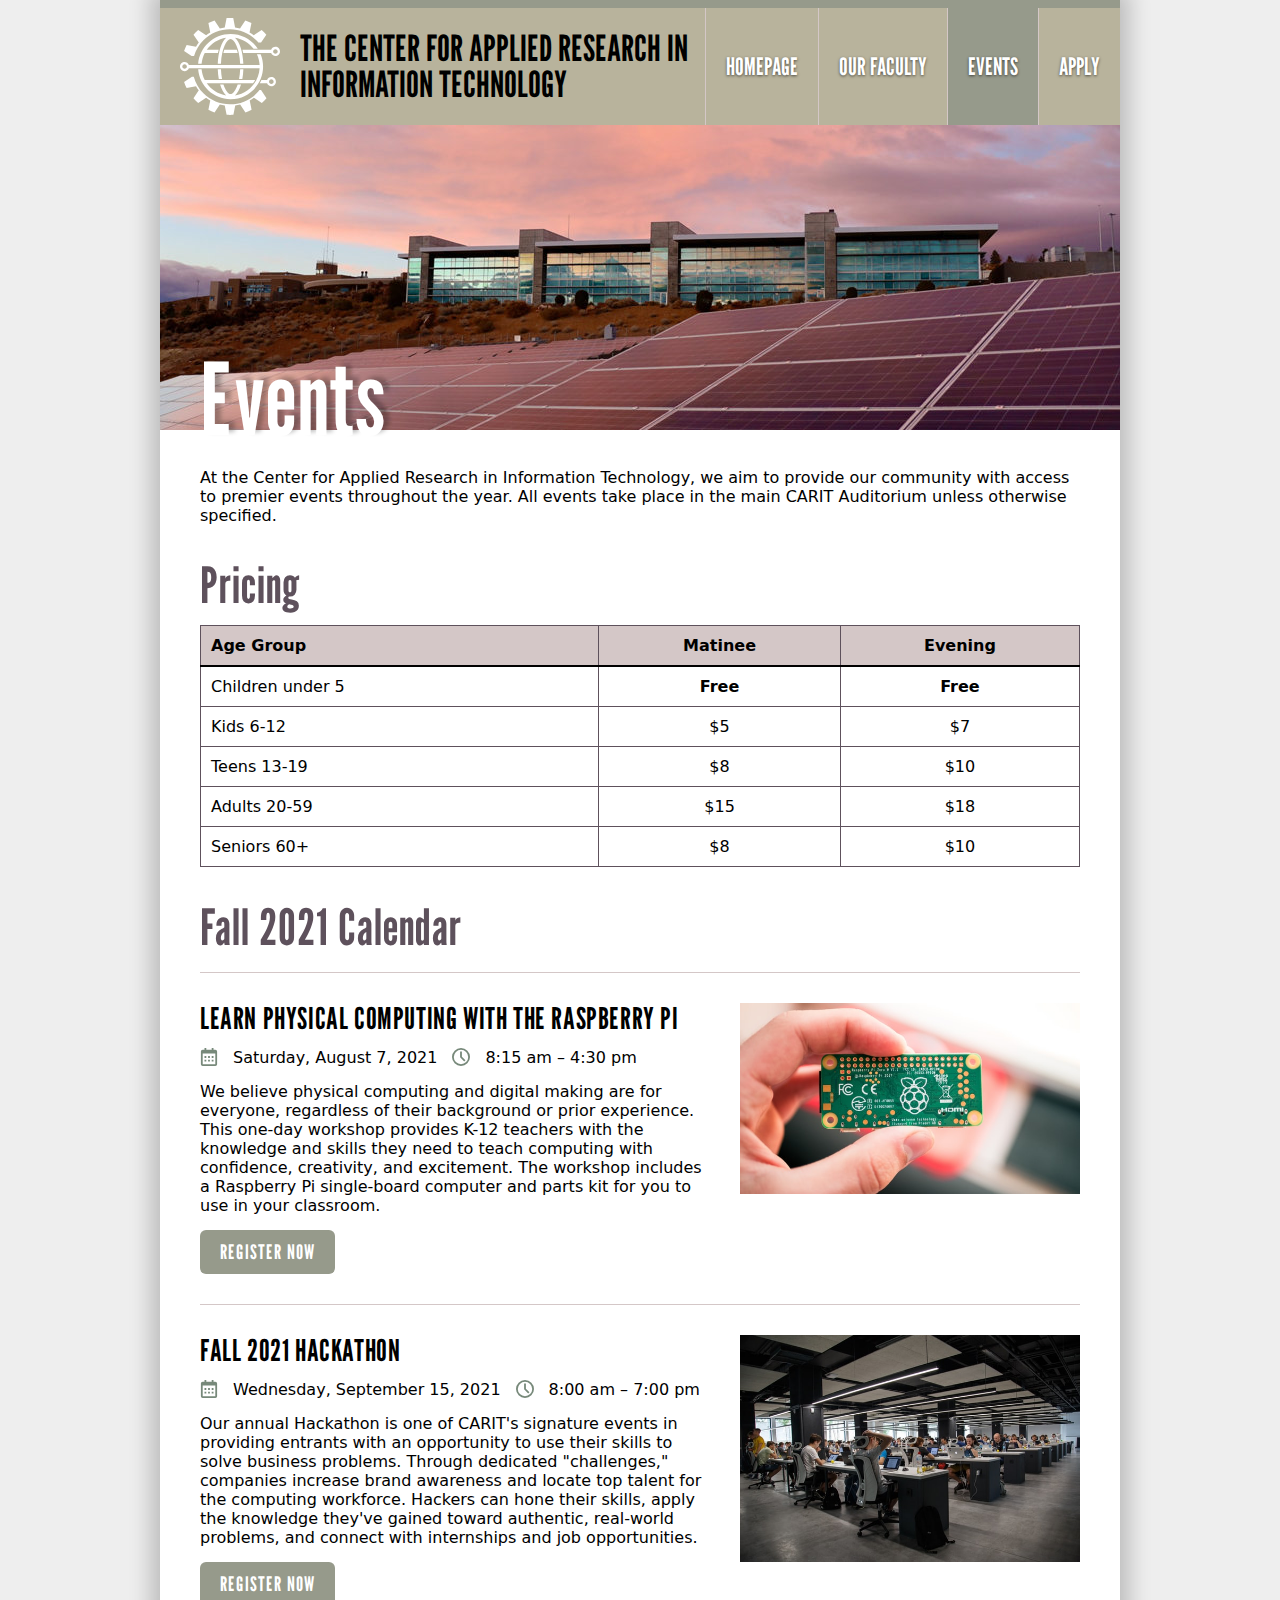
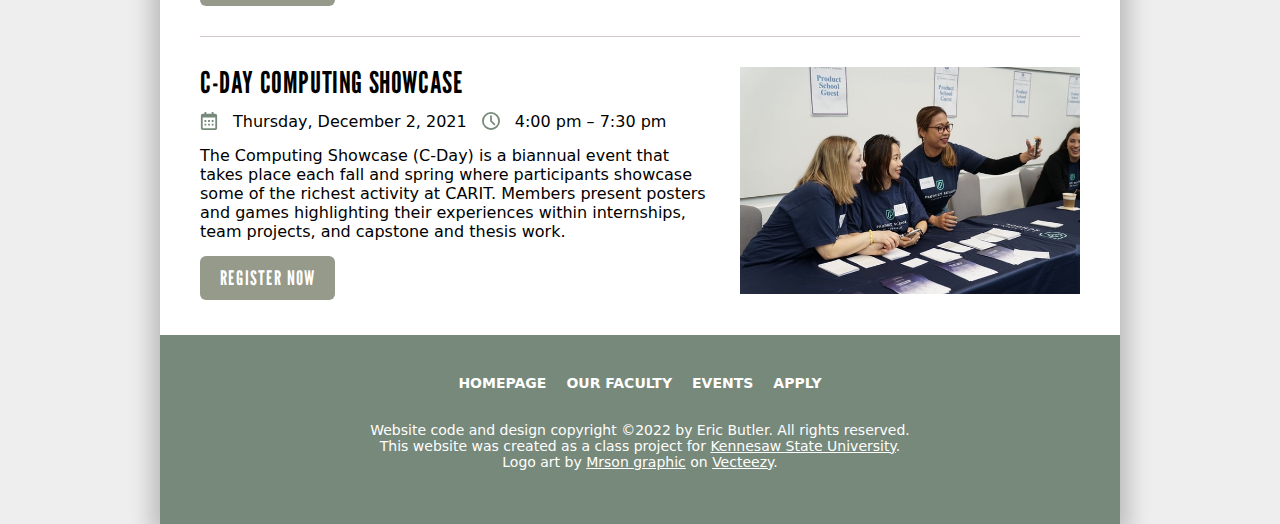
==== events.html @ 80fce334 "First commit, for distributed access more than change tracking" ====
<!DOCTYPE html>
<html lang="en">
  <head>
    <meta charset="UTF-8" />
    <meta http-equiv="X-UA-Compatible" content="IE=edge" />
    <meta name="viewport" content="width=device-width, initial-scale=1.0" />
    <title>Events | Center for Applied Research in Information Technology</title>
    <meta name="description" content="At the Center for Applied Research in Information Technology, we aim to provide our community with access to premier events throughout the year." />
    <meta property="og:image" content="img/solar-building.jpg" />
    <link rel="preconnect" href="https://fonts.googleapis.com" />
    <link rel="preconnect" href="https://fonts.gstatic.com" crossorigin />
    <link rel="stylesheet" href="https://fonts.googleapis.com/css2?family=League+Gothic&display=swap" />
    <link rel="stylesheet" href="css/styles.css" />
    <link rel="icon" type="image/x-icon" href="favicon.ico" />
  </head>
  <body>
    <div class="site-wrapper">
      <!-- GLOBAL SITE HEADER STARTS HERE -->
      <header class="site-header">
        <div class="site-logo">
          <a href="http://ccse.kennesaw.edu/it" target="_blank"><img src="img/logo.svg" width="100" alt="Logo" /></a>
        </div>
        <span class="site-title">The Center for Applied Research in Information Technology</span>
        <nav class="header-nav">
          <a href="index.html">Homepage</a>
          <a href="faculty.html">Our Faculty</a>
          <a href="events.html" class="current-page">Events</a>
          <a href="apply.html">Apply</a>
        </nav>
      </header>
      <!-- GLOBAL SITE HEADER ENDS HERE -->
      <main class="site-body">
        <!-- CUSTOM PAGE CONTENT STARTS HERE -->
        <section class="page-content">
          <div class="page-image">
            <img src="img/center-building.jpg" alt="View of the CARIT building with solar panels in the foreground" />
          </div>
          <div class="page-title">
            <h1>Events</h1>
          </div>
          <p>At the Center for Applied Research in Information Technology, we aim to provide our community with access to premier events throughout the year. All events take place in the main CARIT Auditorium unless otherwise specified.</p>
          <h2>Pricing</h2>
          <table class="pricing-table">
            <thead>
              <tr>
                <th>Age Group</th>
                <th>Matinee</th>
                <th>Evening</th>
              </tr>
            </thead>
            <tbody>
              <tr>
                <td>Children under 5</td>
                <td><strong>Free</strong></td>
                <td><strong>Free</strong></td>
              </tr>
              <tr>
                <td>Kids 6-12</td>
                <td>$5</td>
                <td>$7</td>
              </tr>
              <tr>
                <td>Teens 13-19</td>
                <td>$8</td>
                <td>$10</td>
              </tr>
              <tr>
                <td>Adults 20-59</td>
                <td>$15</td>
                <td>$18</td>
              </tr>
              <tr>
                <td>Seniors 60+</td>
                <td>$8</td>
                <td>$10</td>
              </tr>
            </tbody>
          </table>
          <section class="events-list">
            <h2>Fall 2021 Calendar</h2>
            <ul>
              <li class="event">
                <div class="event-info">
                  <h3 class="event-title">Learn Physical Computing with the Raspberry Pi</h3>
                  <p class="event-date">
                    <img src="img/icons/calendar.svg" width="18" title="Date" />
                    Saturday, August 7, 2021
                    <img src="img/icons/time.svg" width="18" title="Time" />
                    8:15 am &ndash; 4:30 pm
                  </p>
                  <p class="event-description">We believe physical computing and digital making are for everyone, regardless of their background or prior experience. This one-day workshop provides K-12 teachers with the knowledge and skills they need to teach computing with confidence, creativity, and excitement. The workshop includes a Raspberry Pi single-board computer and parts kit for you to use in your classroom.</p>
                  <a class="button-link" href="https://forms.gle/nXx3xdDMw2GMLQMS8" target="_blank">Register now</a>
                </div>
                <div class="event-image">
                  <img src="img/events/raspberry-pi.jpg" alt="Raspberry Pi" />
                </div>
              </li>
              <li class="event">
                <div class="event-info">
                  <h3 class="event-title">Fall 2021 Hackathon</h3>
                  <p class="event-date">
                    <img src="img/icons/calendar.svg" width="18" title="Date" />
                    Wednesday, September 15, 2021
                    <img src="img/icons/time.svg" width="18" title="Time" />
                    8:00 am &ndash; 7:00 pm
                  </p>
                  <p class="event-description">Our annual Hackathon is one of CARIT's signature events in providing entrants with an opportunity to use their skills to solve business problems. Through dedicated "challenges," companies increase brand awareness and locate top talent for the computing workforce. Hackers can hone their skills, apply the knowledge they've gained toward authentic, real-world problems, and connect with internships and job opportunities.</p>
                  <a class="button-link" href="https://www.eventbrite.com/e/ksu-ccse-hackathon-for-2021-tickets-167330414775" target="_blank">Register now</a>
                </div>
                <div class="event-image">
                  <img src="img/events/hackathon.jpg" alt="Hackathon" />
                </div>
              </li>
              <li class="event">
                <div class="event-info">
                  <h3 class="event-title">C-Day Computing Showcase</h3>
                  <p class="event-date">
                    <img src="img/icons/calendar.svg" width="18" title="Date" />
                    Thursday, December 2, 2021
                    <img src="img/icons/time.svg" width="18" title="Time" />
                    4:00 pm &ndash; 7:30 pm
                  </p>
                  <p class="event-description">The Computing Showcase (C-Day) is a biannual event that takes place each fall and spring where participants showcase some of the richest activity at CARIT. Members present posters and games highlighting their experiences within internships, team projects, and capstone and thesis work.</p>
                  <a class="button-link" href="https://ccse.kennesaw.edu/computing-showcase/cday-programs/fall21program.php" target="_blank">Register now</a>
                </div>
                <div class="event-image">
                  <img src="img/events/c-day.jpg" alt="C-Day" />
                </div>
              </li>
            </ul>
          </section>
        </section>
        <!-- CUSTOM PAGE CONTENT ENDS HERE -->
      </main>
      <!-- GLOBAL SITE FOOTER STARTS HERE -->
      <footer class="site-footer">
        <nav class="footer-nav">
          <ul>
            <li><a href="index.html">Homepage</a></li>
            <li><a href="faculty.html">Our Faculty</a></li>
            <li><a href="events.html">Events</a></li>
            <li><a href="apply.html">Apply</a></li>
          </ul>
        </nav>
        <p>
          Website code and design copyright &copy;2022 by Eric Butler. All rights reserved.<br />
          This website was created as a class project for <a href="http://it5443.azurewebsites.net" target="_blank">Kennesaw State University</a>.<br />
          Logo art by <a href="https://www.vecteezy.com/members/marsono">Mrson graphic</a> on <a href="https://www.vecteezy.com/free-vector/web">Vecteezy</a>.
        </p>
      </footer>
      <!-- GLOBAL SITE FOOTER ENDS HERE -->
    </div>
  </body>
</html>
---- css/styles.css ----
* {
  box-sizing: border-box;
}
html {
  font-size: 62.5%;
}
body {
  margin: 0;
  background: #eee;
  font-family: system-ui, -apple-system, BlinkMacSystemFont, Roboto, sans-serif;
  font-size: 1.6rem;
}
img {
  display: block;
  max-width: 100%;
}
a {
  color: #77897a;
}
h2 {
  margin: 3rem 0 1rem;
  color: #5e515c;
  font-family: 'League Gothic', sans-serif;
  font-size: 5rem;
  letter-spacing: 0.02em;
}
hr {
  width: 100%;
  height: 1px;
  border: 0;
  border-bottom: 1px dashed #b8b39c;
  background: transparent;
  margin: 1rem auto;
}

/* SITE CONTAINERS */

.site-wrapper {
  max-width: 96rem;
  margin: 0 auto;
  background: white;
  box-shadow: 0 0 2rem 1rem rgba(0, 0, 0, 0.2);
}
.site-body {
  padding: 2rem 4rem;
}

/* SITE HEADER */

.site-header {
  display: flex;
  align-items: center;
  background: #b8b39c;
  border-top: 0.8rem solid #969a8b;
}
.site-logo {
  margin: 1rem 2rem;
}
.site-title {
  flex: 1;
  font-family: 'League Gothic', sans-serif;
  font-size: 3.6rem;
  line-height: 1;
  text-transform: uppercase;
}
.header-nav {
  align-self: stretch;
  display: flex;
  margin-left: 1rem;
}
.header-nav a {
  display: flex;
  align-items: center;
  padding: 2rem;
  border-left: 1px solid #d4c7c7;
  color: white;
  font-family: 'League Gothic', sans-serif;
  font-size: 2.4rem;
  text-transform: uppercase;
  text-decoration: none;
  text-shadow: 0 1px 3px rgba(0, 0, 0, 0.6);
  transition: background-color 0.2s;
}
.header-nav a:hover,
.header-nav a:focus,
.header-nav a.current-page {
  background-color: #969a8b;
}

/* SITE FOOTER */

.site-footer {
  padding: 4rem 2rem;
  background: #77897a;
  color: white;
  text-align: center;
  font-size: 1.4rem;
}
.site-footer a {
  color: inherit;
}
.footer-nav ul {
  display: flex;
  justify-content: center;
  gap: 2rem;
  list-style: none;
  margin: 0 0 3rem;
  padding: 0;
}
.footer-nav a {
  display: inline-block;
  border-bottom: 1px solid transparent;
  font-weight: bold;
  text-transform: uppercase;
  text-decoration: none;
  transition: all 0.2s;
}
.footer-nav a:hover,
.footer-nav a:focus {
  border-bottom-color: white;
  transform: translateY(-2px);
}

/* PAGE TITLES */

.page-image {
  margin: -2rem -4rem;
}
.page-title {
  margin-top: -8.2rem;
}
.page-title h1 {
  margin: 0 0 2rem;
  color: white;
  font-family: 'League Gothic', sans-serif;
  font-size: 10rem;
  line-height: 1;
  letter-spacing: 0.02em;
  text-shadow: 6px -3px 4px rgba(0, 0, 0, 0.25);
}

/* HOMEPAGE NEWS ITEMS */

.latest-news {
  margin-bottom: 2rem;
}
.latest-news ul {
  display: flex;
  gap: 3rem;
  list-style: none;
  margin: 0;
  padding: 0;
}
.latest-news li {
  flex: 1;
  display: flex;
  flex-direction: column;
}
.news-item a {
  color: inherit;
  text-decoration: none;
  transition: color 0.2s;
}
.news-item a:hover,
.news-item a:focus {
  color: #77897a;
}
.news-item-headline {
  margin: 1.4rem 0 1rem;
  font-family: 'League Gothic', sans-serif;
  font-size: 2.4rem;
  font-weight: normal;
  line-height: 1;
  text-transform: uppercase;
  letter-spacing: 0.02em;
}
.news-item-summary {
  margin: 0 0 1rem;
  font-size: 1.4rem;
}
.news-item-date {
  display: flex;
  align-items: center;
  gap: 1rem;
  margin: auto 0 0;
  color: #77897a;
  font-size: 1.2rem;
  font-weight: bold;
}
.news-item-date::before {
  content: '';
  flex: 1;
  height: 1px;
  background: #969a8b;
}

/* FACULTY PAGE */

.faculty-list ul {
  list-style: none;
  margin: 2rem 0 0;
  padding: 0;
}
.faculty-member {
  display: flex;
  align-items: flex-start;
  gap: 3rem;
  margin-top: 1.5rem;
  padding: 3rem 0 1.5rem;
  border-top: 1px solid #d4c7c7;
}
.faculty-member-image {
  flex: 0 0 25%;
  width: 25%;
}
.faculty-member-info {
  flex: 1 1 75%;
}
.faculty-member-name {
  margin: 0 0 0.4rem;
  line-height: 1;
}
.faculty-member-name a {
  text-decoration: none;
  color: inherit;
  transition: color 0.2s;
}
.faculty-member-name a:hover,
.faculty-member-name a:focus {
  color: #77897a;
}
.faculty-member-position {
  font-weight: bold;
  font-size: 2.4rem;
  line-height: 1.2;
  letter-spacing: -0.02em;
}
.faculty-member-info p {
  display: flex;
  align-items: flex-start;
  margin: 0 0 1rem;
}
.faculty-member-info p img {
  margin: 0.4rem 1.5rem 0 0;
}

/* EVENTS PAGE */

table {
  width: 100%;
  border-collapse: collapse;
}
th,
td {
  padding: 1rem;
  border: 1px solid #5e515c;
  text-align: center;
}
th:nth-of-type(1),
td:nth-of-type(1) {
  text-align: left;
}
th {
  border-bottom: 2px solid;
  background-color: #d4c7c7;
}
.events-list ul {
  list-style: none;
  margin: 0;
  padding: 0;
}
.event {
  display: flex;
  align-items: flex-start;
  gap: 3rem;
  margin-top: 1.5rem;
  padding: 3rem 0 1.5rem;
  border-top: 1px solid #d4c7c7;
}
.event-info {
  flex: 1 1 60%;
}
.event-image {
  flex: 1 1 40%;
}
.event p {
  margin: 0 0 1.5rem;
}
.event-title {
  margin: 0 0 1.5rem;
  font-family: 'League Gothic', sans-serif;
  font-size: 3rem;
  font-weight: normal;
  line-height: 1;
  text-transform: uppercase;
  letter-spacing: 0.02em;
}
.event-date {
  display: flex;
  justify-content: flex-start;
  align-items: center;
  gap: 1.5rem;
}
.button-link {
  display: inline-block;
  padding: 1rem 2rem;
  border-radius: 0.6rem;
  border: 0;
  background-color: #969a8b;
  color: white;
  font-family: 'League Gothic', sans-serif;
  font-size: 2rem;
  text-transform: uppercase;
  letter-spacing: 0.06em;
  text-decoration: none;
  transition: background-color 0.2s;
  cursor: pointer;
}
.button-link:hover,
.button-link:focus {
  background-color: #77897a;
}

/* APPLY PAGE */

.apply-step-1 {
  display: flex;
  align-items: center;
  padding: 4rem 0;
}
.apply-step-1 label {
  font-weight: bold;
  padding-right: 2rem;
}
.apply-step-1 select {
  flex: 1;
  width: 100%;
  padding: 0.5rem;
  font-size: 100%;
}
.apply-step-2 {
  display: none; /* hide by default, show with javascript */
  margin-bottom: 4rem;
}
.apply-step-2 select {
  padding: 0.5rem;
  font-size: 100%;
}
.apply-step-2 table {
  margin-bottom: 2rem;
}
.apply-result {
  margin-bottom: 4rem;
}
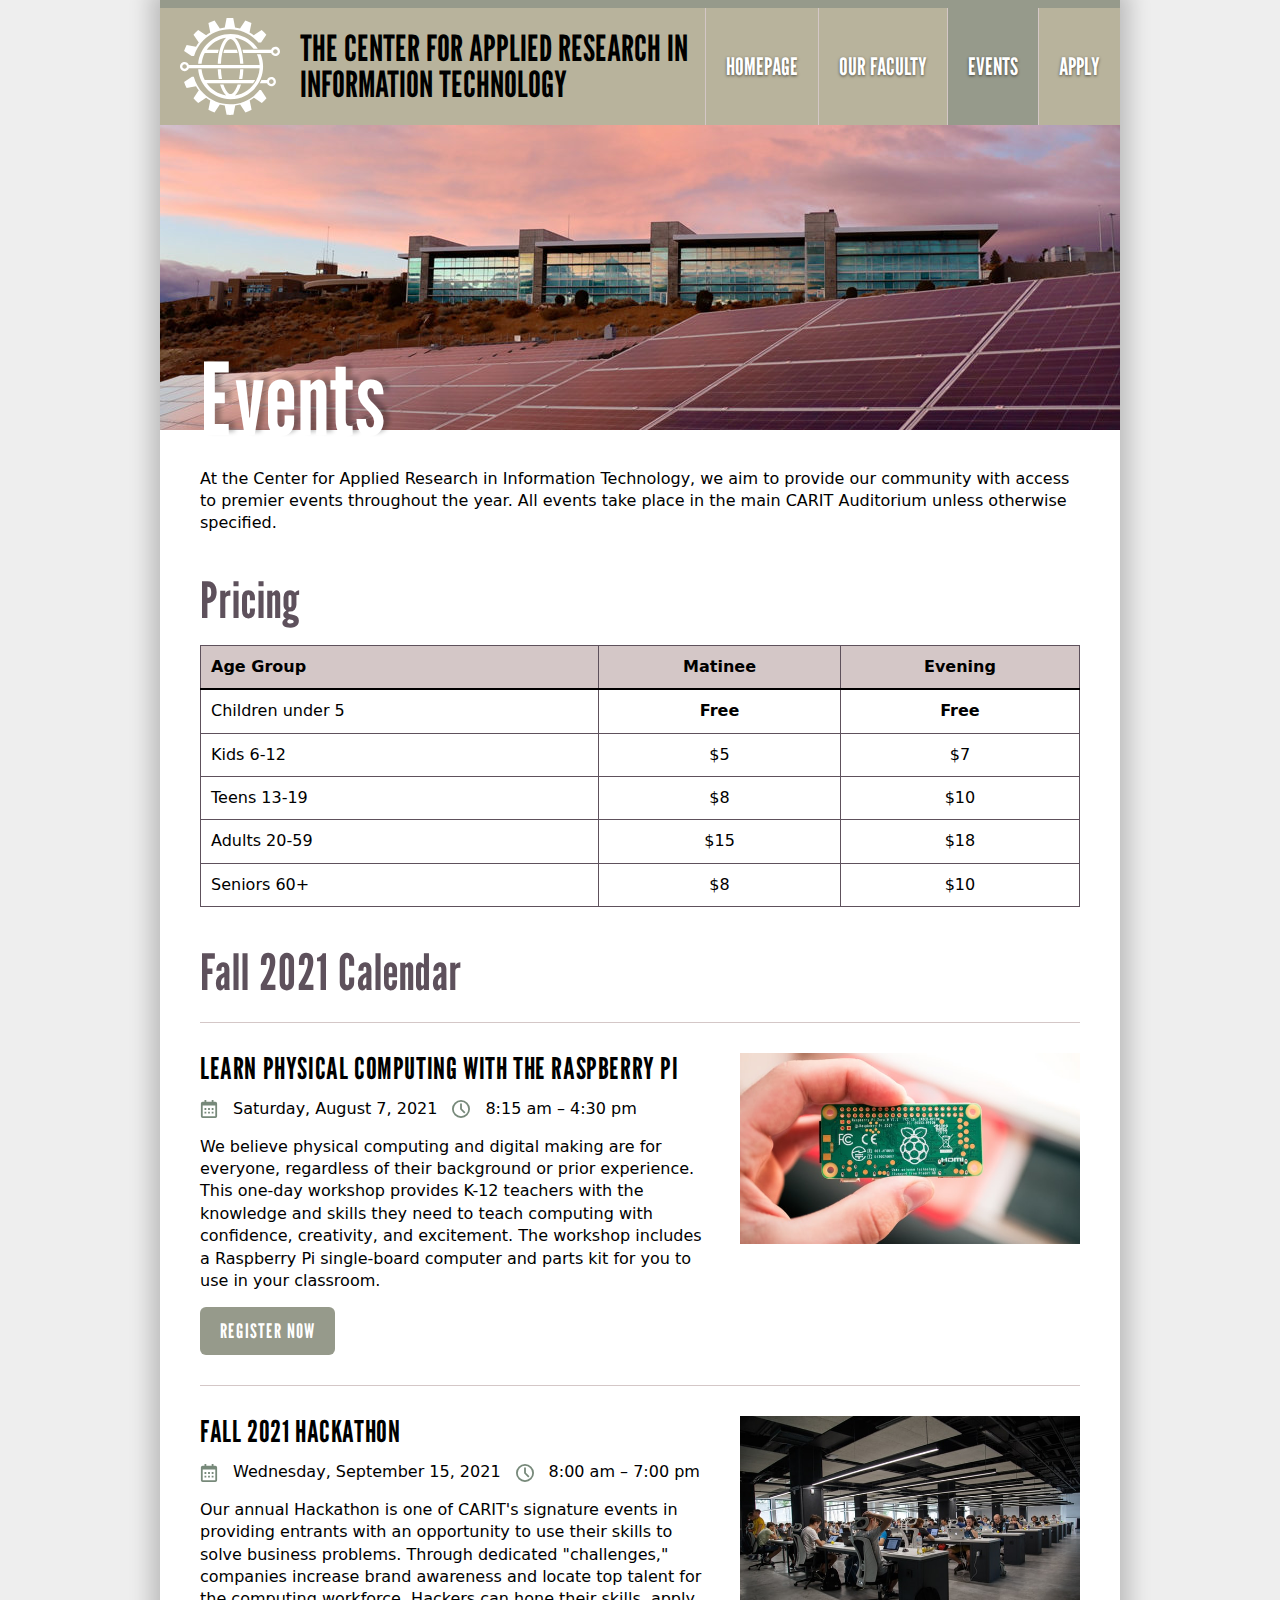
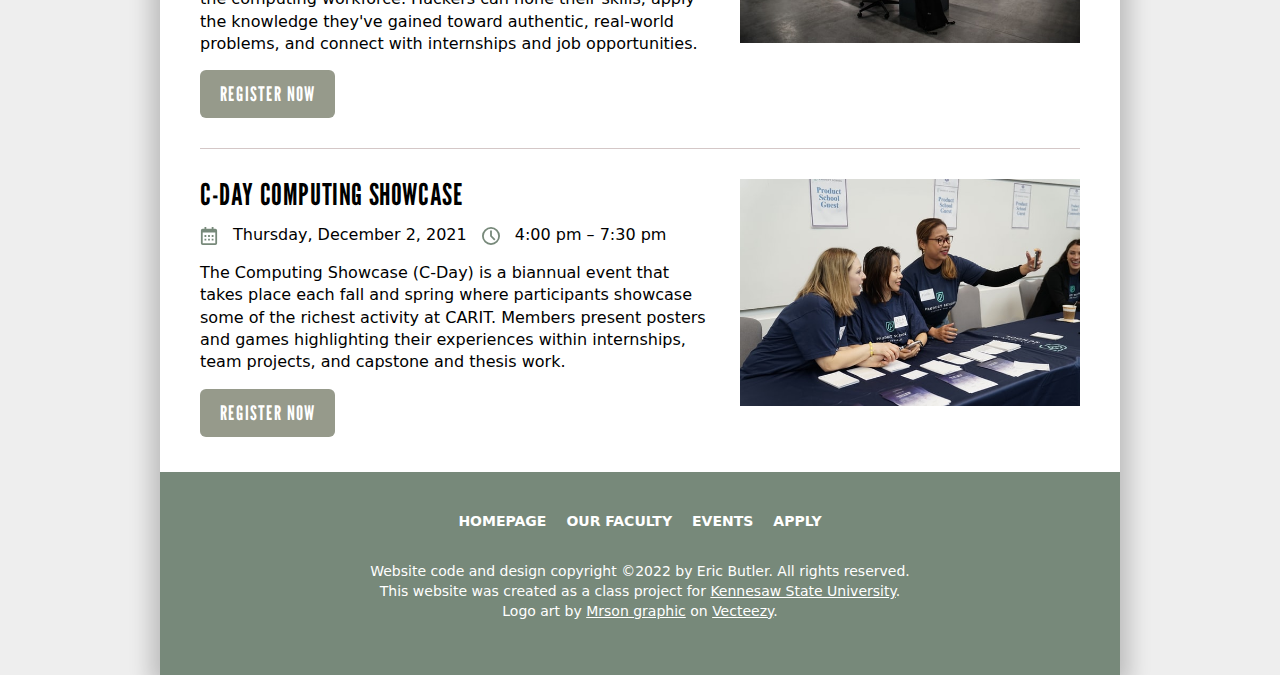
==== commit d35ba8e1: "Added media queries to solve mobile layout" ====
--- a/events.html
+++ b/events.html
@@ -80,6 +80,9 @@
             <h2>Fall 2021 Calendar</h2>
             <ul>
               <li class="event">
+                <div class="event-image">
+                  <img src="img/events/raspberry-pi.jpg" alt="Raspberry Pi" />
+                </div>
                 <div class="event-info">
                   <h3 class="event-title">Learn Physical Computing with the Raspberry Pi</h3>
                   <p class="event-date">
@@ -91,11 +94,11 @@
                   <p class="event-description">We believe physical computing and digital making are for everyone, regardless of their background or prior experience. This one-day workshop provides K-12 teachers with the knowledge and skills they need to teach computing with confidence, creativity, and excitement. The workshop includes a Raspberry Pi single-board computer and parts kit for you to use in your classroom.</p>
                   <a class="button-link" href="https://forms.gle/nXx3xdDMw2GMLQMS8" target="_blank">Register now</a>
                 </div>
-                <div class="event-image">
-                  <img src="img/events/raspberry-pi.jpg" alt="Raspberry Pi" />
-                </div>
               </li>
               <li class="event">
+                <div class="event-image">
+                  <img src="img/events/hackathon.jpg" alt="Hackathon" />
+                </div>
                 <div class="event-info">
                   <h3 class="event-title">Fall 2021 Hackathon</h3>
                   <p class="event-date">
@@ -107,11 +110,11 @@
                   <p class="event-description">Our annual Hackathon is one of CARIT's signature events in providing entrants with an opportunity to use their skills to solve business problems. Through dedicated "challenges," companies increase brand awareness and locate top talent for the computing workforce. Hackers can hone their skills, apply the knowledge they've gained toward authentic, real-world problems, and connect with internships and job opportunities.</p>
                   <a class="button-link" href="https://www.eventbrite.com/e/ksu-ccse-hackathon-for-2021-tickets-167330414775" target="_blank">Register now</a>
                 </div>
-                <div class="event-image">
-                  <img src="img/events/hackathon.jpg" alt="Hackathon" />
-                </div>
               </li>
               <li class="event">
+                <div class="event-image">
+                  <img src="img/events/c-day.jpg" alt="C-Day" />
+                </div>
                 <div class="event-info">
                   <h3 class="event-title">C-Day Computing Showcase</h3>
                   <p class="event-date">
@@ -122,9 +125,6 @@
                   </p>
                   <p class="event-description">The Computing Showcase (C-Day) is a biannual event that takes place each fall and spring where participants showcase some of the richest activity at CARIT. Members present posters and games highlighting their experiences within internships, team projects, and capstone and thesis work.</p>
                   <a class="button-link" href="https://ccse.kennesaw.edu/computing-showcase/cday-programs/fall21program.php" target="_blank">Register now</a>
-                </div>
-                <div class="event-image">
-                  <img src="img/events/c-day.jpg" alt="C-Day" />
                 </div>
               </li>
             </ul>
--- a/css/styles.css
+++ b/css/styles.css
@@ -1,18 +1,23 @@
+:root {
+  --sans-font: system-ui, -apple-system, BlinkMacSystemFont, Roboto, sans-serif;
+  --display-font: 'League Gothic', var(--sans-font);
+}
 * {
   box-sizing: border-box;
 }
 html {
-  font-size: 62.5%;
+  font-size: 62.5%; /* make 1rem = 10px without affecting accessibility needs */
 }
 body {
   margin: 0;
   background: #eee;
-  font-family: system-ui, -apple-system, BlinkMacSystemFont, Roboto, sans-serif;
+  font-family: var(--sans-font);
   font-size: 1.6rem;
+  line-height: 1.4;
 }
 img {
   display: block;
-  max-width: 100%;
+  max-width: 100%; /* allow responsive image sizing without overflowing its parent */
 }
 a {
   color: #77897a;
@@ -20,7 +25,7 @@
 h2 {
   margin: 3rem 0 1rem;
   color: #5e515c;
-  font-family: 'League Gothic', sans-serif;
+  font-family: var(--display-font);
   font-size: 5rem;
   letter-spacing: 0.02em;
 }
@@ -42,7 +47,7 @@
   box-shadow: 0 0 2rem 1rem rgba(0, 0, 0, 0.2);
 }
 .site-body {
-  padding: 2rem 4rem;
+  padding: 2rem;
 }
 
 /* SITE HEADER */
@@ -57,24 +62,25 @@
   margin: 1rem 2rem;
 }
 .site-title {
-  flex: 1;
-  font-family: 'League Gothic', sans-serif;
+  flex: 1; /* let site title fill all empty space in the header */
+  font-family: var(--display-font);
   font-size: 3.6rem;
   line-height: 1;
   text-transform: uppercase;
 }
 .header-nav {
-  align-self: stretch;
+  align-self: stretch; /* take up all vertical room in the header */
   display: flex;
   margin-left: 1rem;
 }
 .header-nav a {
   display: flex;
-  align-items: center;
+  justify-content: center; /* center link text horizontally */
+  align-items: center; /* center link text vertically */
   padding: 2rem;
   border-left: 1px solid #d4c7c7;
   color: white;
-  font-family: 'League Gothic', sans-serif;
+  font-family: var(--display-font);
   font-size: 2.4rem;
   text-transform: uppercase;
   text-decoration: none;
@@ -100,15 +106,13 @@
   color: inherit;
 }
 .footer-nav ul {
-  display: flex;
-  justify-content: center;
-  gap: 2rem;
   list-style: none;
-  margin: 0 0 3rem;
+  margin: 0 auto 3rem;
   padding: 0;
 }
 .footer-nav a {
   display: inline-block;
+  margin-bottom: 1em;
   border-bottom: 1px solid transparent;
   font-weight: bold;
   text-transform: uppercase;
@@ -118,25 +122,23 @@
 .footer-nav a:hover,
 .footer-nav a:focus {
   border-bottom-color: white;
-  transform: translateY(-2px);
+  transform: translateY(-2px); /* animate link slightly when targeted */
 }
 
 /* PAGE TITLES */
 
 .page-image {
-  margin: -2rem -4rem;
+  margin: -2rem; /* negate the white space caused by its container padding */
 }
 .page-title {
-  margin-top: -8.2rem;
+  margin-top: 4rem;
 }
 .page-title h1 {
   margin: 0 0 2rem;
-  color: white;
-  font-family: 'League Gothic', sans-serif;
-  font-size: 10rem;
+  font-family: var(--display-font);
+  font-size: 6rem;
   line-height: 1;
   letter-spacing: 0.02em;
-  text-shadow: 6px -3px 4px rgba(0, 0, 0, 0.25);
 }
 
 /* HOMEPAGE NEWS ITEMS */
@@ -145,16 +147,13 @@
   margin-bottom: 2rem;
 }
 .latest-news ul {
-  display: flex;
-  gap: 3rem;
   list-style: none;
   margin: 0;
   padding: 0;
 }
 .latest-news li {
-  flex: 1;
-  display: flex;
-  flex-direction: column;
+  max-width: 64rem;
+  margin: 0 auto 2rem;
 }
 .news-item a {
   color: inherit;
@@ -167,7 +166,7 @@
 }
 .news-item-headline {
   margin: 1.4rem 0 1rem;
-  font-family: 'League Gothic', sans-serif;
+  font-family: var(--display-font);
   font-size: 2.4rem;
   font-weight: normal;
   line-height: 1;
@@ -187,6 +186,7 @@
   font-size: 1.2rem;
   font-weight: bold;
 }
+/* create a fake line that stretches the empty space */
 .news-item-date::before {
   content: '';
   flex: 1;
@@ -202,19 +202,12 @@
   padding: 0;
 }
 .faculty-member {
-  display: flex;
-  align-items: flex-start;
-  gap: 3rem;
   margin-top: 1.5rem;
   padding: 3rem 0 1.5rem;
   border-top: 1px solid #d4c7c7;
 }
 .faculty-member-image {
-  flex: 0 0 25%;
-  width: 25%;
-}
-.faculty-member-info {
-  flex: 1 1 75%;
+  margin-bottom: 1rem;
 }
 .faculty-member-name {
   margin: 0 0 0.4rem;
@@ -237,7 +230,7 @@
 }
 .faculty-member-info p {
   display: flex;
-  align-items: flex-start;
+  align-items: flex-start; /* simple way to keep icons from taking up more space than they should */
   margin: 0 0 1rem;
 }
 .faculty-member-info p img {
@@ -270,25 +263,20 @@
   padding: 0;
 }
 .event {
-  display: flex;
-  align-items: flex-start;
-  gap: 3rem;
-  margin-top: 1.5rem;
+  max-width: 64rem;
+  margin: 1.5rem auto 0;
   padding: 3rem 0 1.5rem;
   border-top: 1px solid #d4c7c7;
 }
-.event-info {
-  flex: 1 1 60%;
-}
 .event-image {
-  flex: 1 1 40%;
+  margin-bottom: 1rem;
 }
 .event p {
   margin: 0 0 1.5rem;
 }
 .event-title {
   margin: 0 0 1.5rem;
-  font-family: 'League Gothic', sans-serif;
+  font-family: var(--display-font);
   font-size: 3rem;
   font-weight: normal;
   line-height: 1;
@@ -297,7 +285,7 @@
 }
 .event-date {
   display: flex;
-  justify-content: flex-start;
+  justify-content: flex-start; /* simple way to keep icons from taking up more space than they should */
   align-items: center;
   gap: 1.5rem;
 }
@@ -308,7 +296,7 @@
   border: 0;
   background-color: #969a8b;
   color: white;
-  font-family: 'League Gothic', sans-serif;
+  font-family: var(--display-font);
   font-size: 2rem;
   text-transform: uppercase;
   letter-spacing: 0.06em;
@@ -324,22 +312,22 @@
 /* APPLY PAGE */
 
 .apply-step-1 {
-  display: flex;
-  align-items: center;
   padding: 4rem 0;
 }
 .apply-step-1 label {
+  display: block;
+  margin-bottom: 0.25em;
   font-weight: bold;
   padding-right: 2rem;
 }
 .apply-step-1 select {
-  flex: 1;
+  flex: 1; /* fill any empty space */
   width: 100%;
   padding: 0.5rem;
   font-size: 100%;
 }
 .apply-step-2 {
-  display: none; /* hide by default, show with javascript */
+  display: none; /* hide by default, will reveal with javascript */
   margin-bottom: 4rem;
 }
 .apply-step-2 select {
@@ -352,3 +340,105 @@
 .apply-result {
   margin-bottom: 4rem;
 }
+
+/* MEDIA QUERIES */
+
+@media (max-width: 767.9px) {
+  .site-header {
+    flex-wrap: wrap;
+  }
+  .site-logo {
+    width: 6rem;
+    margin: 1rem;
+  }
+  .site-title {
+    margin: 1rem 1rem 1rem 0;
+    font-size: 3rem;
+  }
+  .header-nav {
+    flex-shrink: 0;
+    flex-basis: 100%;
+    width: 100%;
+    margin-left: 0;
+    border-top: 1px solid #d4c7c7;
+  }
+  .header-nav a {
+    flex: 1;
+    padding: 0.5rem;
+  }
+}
+@media (min-width: 400px) {
+  .footer-nav ul {
+    display: flex;
+    justify-content: center; /* keep links horizontally centered in footer */
+    gap: 2rem;
+    margin: 0 0 3rem;
+  }
+  .footer-nav a {
+    margin-bottom: 0;
+  }
+}
+@media (min-width: 768px) {
+  .site-body {
+    padding: 2rem 4rem;
+  }
+  .page-image {
+    margin: -2rem -4rem; /* negate the white space caused by its container padding */
+  }
+  .page-title {
+    margin-top: -8.2rem; /* raise the title up into/over the page image */
+  }
+  .page-title h1 {
+    color: white;
+    font-size: 10rem;
+    text-shadow: 6px -3px 4px rgba(0, 0, 0, 0.25);
+  }
+  .latest-news ul {
+    display: flex;
+    gap: 3rem;
+  }
+  .latest-news li {
+    flex: 1;
+    display: flex;
+    flex-direction: column;
+    margin: 0;
+  }
+  .faculty-member {
+    display: flex;
+    align-items: flex-start; /* keep elements top-aligned instead of stretched */
+    gap: 3rem;
+  }
+  .faculty-member-image {
+    flex: 0 0 25%;
+    width: 25%;
+    margin-bottom: 0;
+  }
+  .faculty-member-info {
+    flex: 1 1 75%;
+    width: 75%;
+  }
+  .event {
+    display: flex;
+    flex-direction: row-reverse;
+    align-items: flex-start; /* keep contents top-aligned instead of vertically stretched */
+    gap: 3rem;
+    max-width: none;
+  }
+  .event-info {
+    flex: 1 1 60%;
+    width: 60%;
+  }
+  .event-image {
+    flex: 1 1 40%;
+    width: 40%;
+    margin-bottom: 0;
+  }
+  .apply-step-1 {
+    display: flex;
+    align-items: center;
+  }
+  .apply-step-1 label {
+    display: inline;
+    margin: 0;
+  }
+}
